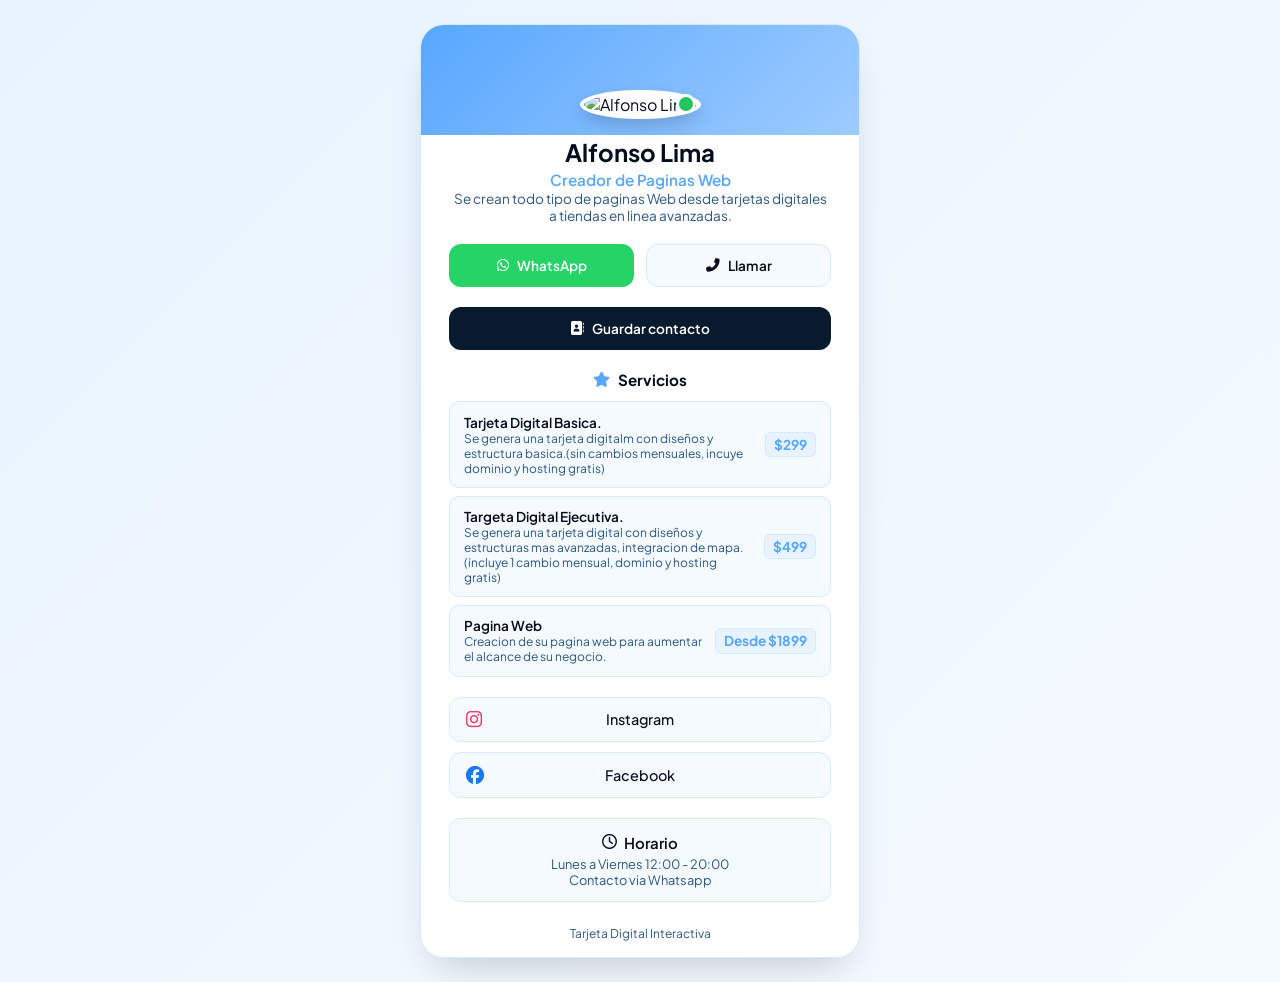
==== alfonso/index.html @ 45ddd3e7 "Add files via upload" ====
<!DOCTYPE html>
<html lang="es">
<head>
    <meta charset="UTF-8">
    <meta name="viewport" content="width=device-width, initial-scale=1.0">

    <!-- Estos 3 textos son los que se ven al compartir el enlace en WhatsApp/Redes. Cámbialos por cliente. -->
    <title>Alfonso Lima - Tarjeta Digital</title>
    <meta name="Programador de Paginas Web" content="Servicios, precios y contacto directo por WhatsApp.">
    <meta property="og:title" content="Alfonso Lima - Tarjeta Digital">

    <link href="https://fonts.googleapis.com/css2?family=Plus+Jakarta+Sans:wght@300;400;500;600;700&display=swap" rel="stylesheet">
    <link rel="stylesheet" href="https://cdnjs.cloudflare.com/ajax/libs/font-awesome/6.4.0/css/all.min.css">
    <link rel="stylesheet" href="../assets/style.css">
    <script>
        // Si abren /nombre sin la barra final, redirige a /nombre/ para que datos.js y estilos se encuentren
        if (!/\/$/.test(location.pathname) && !/\.html?$/.test(location.pathname)) {
            location.replace(location.pathname + '/' + location.search + location.hash);
        }
    </script>
</head>
<body>
    <div class="card-container" id="tarjeta"></div>

    <script>
        // Si datos.js tiene un error de escritura, la página muestra dónde está
        window.addEventListener('error', function (e) {
            if (/datos\.js/.test(e.filename || '')) window.__errDatos = e.message + ' (línea ' + e.lineno + ')';
        });
    </script>
    <script src="datos.js"></script>
    <script src="../assets/card.js"></script>
</body>
</html>
---- assets/style.css ----
/* ==========================================================
   ESTILOS COMPARTIDOS DE TODAS LAS TARJETAS
   Un cambio aquí se aplica a todos los clientes.
   Los colores se cambian desde datos.js (campo "tema"),
   no hace falta tocar este archivo para personalizar.
   ========================================================== */

 :root {
  /* ===== UN SOLO COLOR: tema.principal en datos.js =====
     Todo lo demás (textos suaves, fondos, bordes, efecto al pasar el cursor,
     banner, botón oscuro) se calcula a partir de él. Los valores de abajo son
     el respaldo para navegadores muy antiguos. */
  --primary: #9333ea;
  --text-main: #1e1b4b;
  --text-muted: #5b21b6;
  --surface: #faf5ff;
  --surface-hover: #f3e8ff;
  --tag-bg: #ede9fe;
  --border-color: #ddd6fe;
  --bg-gradient: linear-gradient(135deg, #f3e8ff 0%, #e0e7ff 100%);
  --banner-gradient: linear-gradient(135deg, #9333ea 0%, #c084fc 100%);
  --dark-btn: #1e1b4b;
  --dark-btn-hover: #312e81;
  --card-bg: rgba(255, 255, 255, 0.97);
  --whatsapp: #25d366;
  --whatsapp-hover: #22c55e;
}

@supports (color: color-mix(in oklab, red, blue)) {
  :root {
    --text-main: color-mix(in oklab, var(--primary) 22%, #000);
    --text-muted: color-mix(in oklab, var(--primary) 62%, #000);
    --surface: color-mix(in oklab, var(--primary) 6%, #fff);
    --surface-hover: color-mix(in oklab, var(--primary) 16%, #fff);
    --tag-bg: color-mix(in oklab, var(--primary) 14%, #fff);
    --border-color: color-mix(in oklab, var(--primary) 26%, #fff);
    --bg-gradient: linear-gradient(135deg, color-mix(in oklab, var(--primary) 14%, #fff) 0%, color-mix(in oklab, var(--primary) 6%, #fff) 100%);
    --banner-gradient: linear-gradient(135deg, var(--primary) 0%, color-mix(in oklab, var(--primary) 60%, #fff) 100%);
    --dark-btn: color-mix(in oklab, var(--primary) 30%, #000);
    --dark-btn-hover: color-mix(in oklab, var(--primary) 45%, #000);
  
}
}

* {
  box-sizing: border-box;
  margin: 0;
  padding: 0;
  font-family: 'Plus Jakarta Sans', sans-serif;
}

body {
  background: var(--bg-gradient);
  color: var(--text-main);
  display: flex;
  justify-content: center;
  align-items: center;
  min-height: 100vh;
  padding: 1.5rem 1rem;
}

/* ---------- Tarjeta ---------- */
.card-container {
  width: 100%;
  max-width: 440px;
  background: var(--card-bg);
  backdrop-filter: blur(10px);
  border-radius: 24px;
  box-shadow: 0 20px 40px -15px rgba(0, 0, 0, 0.2);
  overflow: hidden;
  position: relative;
  border: 1px solid var(--border-color);
}

.card-banner {
  height: 110px;
  background: var(--banner-gradient);
}

/* Todas las secciones comparten el mismo margen lateral */
.card-container section,
.card-container .action-grid {
  padding: 0 1.75rem;
  margin-bottom: 1.25rem;
}

/* ---------- Perfil ---------- */
.profile {
  text-align: center;
  margin-top: -45px;
  position: relative;
  z-index: 2;
  padding: 0 1.75rem;
  margin-bottom: 1.25rem;
}

.avatar-wrapper {
  position: relative;
  display: inline-block;
}

.profile-pic {
  width: 140px;
  height: 140px;
  border-radius: 50%;
  object-fit: cover;
  border: 4px solid #fff;
  box-shadow: 0 8px 16px rgba(0, 0, 0, 0.15);
  background-color: #fff;
  transition: all 0.3s ease-in-out;
}

.profile-pic:hover {
  transform: translateY(-5px);
  border-color: var(--primary);
}

.status-badge {
  position: absolute;
  bottom: 5px;
  right: 5px;
  width: 20px;
  height: 20px;
  background-color: #22c55e;
  border: 3px solid #fff;
  border-radius: 50%;
}

.profile h1 {
  font-size: 1.5rem;
  font-weight: 700;
  margin-top: 1.1rem;
}

.profile .title {
  font-size: 0.95rem;
  font-weight: 600;
  color: var(--primary);
  margin-top: 0.2rem;
}

.profile .tagline {
  font-size: 0.85rem;
  color: var(--text-muted);
  margin-top: 0.1rem;
}

/* ---------- Botones (clase base compartida) ---------- */
.btn {
  display: flex;
  align-items: center;
  justify-content: center;
  gap: 0.5rem;
  padding: 0.75rem 1rem;
  border-radius: 12px;
  font-weight: 600;
  font-size: 0.85rem;
  text-decoration: none;
  border: 1px solid transparent;
  transition: all 0.25s ease;
}

.btn:hover {
  transform: translateY(-2px);
}

.btn-whatsapp {
  background: var(--whatsapp);
  color: #fff;
}
.btn-whatsapp:hover {
  background: var(--whatsapp-hover);
}

.btn-call {
  background: var(--surface);
  color: var(--text-main);
  border-color: var(--border-color);
}
.btn-call:hover {
  border-color: var(--primary);
}

.btn-save {
  width: 100%;
  background: var(--dark-btn);
  color: #fff;
}
.btn-save:hover {
  background: var(--dark-btn-hover);
}

.action-grid {
  display: grid;
  grid-template-columns: 1fr 1fr;
  gap: 0.75rem;
}

/* Si solo hay un botón de acción, ocupa todo el ancho */
.action-grid.single {
  grid-template-columns: 1fr;
}

/* ---------- Servicios ---------- */
.services h2 {
  font-size: 0.95rem;
  font-weight: 700;
  margin-bottom: 0.75rem;
  display: flex;
  align-items: center;
  justify-content: center;
  gap: 0.5rem;
}

.services h2 i {
  color: var(--primary);
}

.service-item {
  display: flex;
  justify-content: space-between;
  align-items: center;
  gap: 0.75rem;
  background: var(--surface);
  border: 1px solid var(--border-color);
  border-radius: 10px;
  padding: 0.7rem 0.9rem;
  margin-bottom: 0.5rem;
  transition: all 0.2s ease;
}

.service-item:hover {
  border-color: var(--primary);
  background: var(--surface-hover);
}

.service-info {
  display: flex;
  flex-direction: column;
  text-align: left;
}

.service-name {
  font-size: 0.85rem;
  font-weight: 600;
}

.service-desc {
  font-size: 0.75rem;
  color: var(--text-muted);
}

.service-price {
  font-size: 0.85rem;
  font-weight: 700;
  color: var(--primary);
  background: var(--tag-bg);
  padding: 0.2rem 0.5rem;
  border-radius: 6px;
  white-space: nowrap;
  border: 1px solid var(--border-color);
}

/* ---------- Enlaces ---------- */
.links {
  display: flex;
  flex-direction: column;
  gap: 0.65rem;
}

.link-card {
  display: flex;
  align-items: center;
  justify-content: center;
  position: relative;
  padding: 0.8rem 1rem;
  background: var(--surface);
  border: 1px solid var(--border-color);
  border-radius: 12px;
  text-decoration: none;
  color: var(--text-main);
  font-weight: 500;
  font-size: 0.9rem;
  transition: all 0.25s ease;
}

.link-card i {
  font-size: 1.15rem;
  position: absolute;
  left: 1rem;
}

.link-card:hover {
  border-color: var(--primary);
  transform: translateX(4px);
}

/* ---------- Horario ---------- */
.info-box {
  background: var(--surface);
  border: 1px solid var(--border-color);
  border-radius: 12px;
  padding: 0.85rem 1rem;
  font-size: 0.8rem;
  color: var(--text-muted);
  text-align: center;
}

.info-box h3 {
  color: var(--text-main);
  font-weight: 600;
  margin-bottom: 0.25rem;
  display: flex;
  align-items: center;
  justify-content: center;
  gap: 0.4rem;
}

/* ---------- Mapa ---------- */
.map-container {
  border-radius: 12px;
  overflow: hidden;
  border: 1px solid var(--border-color);
}

.map-container iframe {
  width: 100%;
  height: 140px;
  border: 0;
  display: block;
}

/* ---------- Pie ---------- */
.card-footer {
  text-align: center;
  padding: 0.25rem 0 1rem;
  font-size: 0.75rem;
  color: var(--text-muted);
}

/* ---------- Campos opcionales (credenciales, marca, íconos de servicio, nota) ---------- */
.profile .credentials { font-size: 0.8rem; color: var(--text-muted); margin-top: 0.5rem; line-height: 1.6; }
.profile .brand h2 { font-size: 1.2rem; font-weight: 700; margin-top: 1rem; }
.profile .brand p { font-size: 0.85rem; color: var(--text-muted); margin-top: 0.15rem; }
.profile .about { font-size: 0.85rem; margin-top: 0.8rem; line-height: 1.5; }
.service-icon { width: 40px; height: 40px; flex-shrink: 0; border-radius: 50%; background: var(--tag-bg); color: var(--primary); display: flex; align-items: center; justify-content: center; }
.service-tag, .service-extra { font-size: 0.75rem; color: var(--primary); font-weight: 600; }
.service-note { font-size: 0.78rem; color: var(--text-muted); margin-top: 0.75rem; }
.service-note i { color: var(--primary); margin-right: 0.25rem; }
.btn-text { display: flex; flex-direction: column; text-align: left; line-height: 1.25; }
.btn-text small { font-size: 0.8rem; font-weight: 700; }

/* ---------- Cinta en la esquina de un servicio (campo "cinta") ---------- */
.service-item { position: relative; overflow: hidden; }
.service-ribbon {
  position: absolute; top: 26px; right: -36px;
  width: 150px; padding: 0.2rem 0;
  text-align: center; transform: rotate(45deg);
  background: linear-gradient(135deg, var(--primary), color-mix(in oklab, var(--primary) 70%, #000));
  color: #fff; font-size: 0.56rem; font-weight: 800;
  letter-spacing: 0.06em; text-transform: uppercase; white-space: nowrap;
  box-shadow: 0 2px 6px rgba(60, 30, 110, 0.3);
}
.service-item.con-cinta .service-info { padding-right: 2.6rem; }
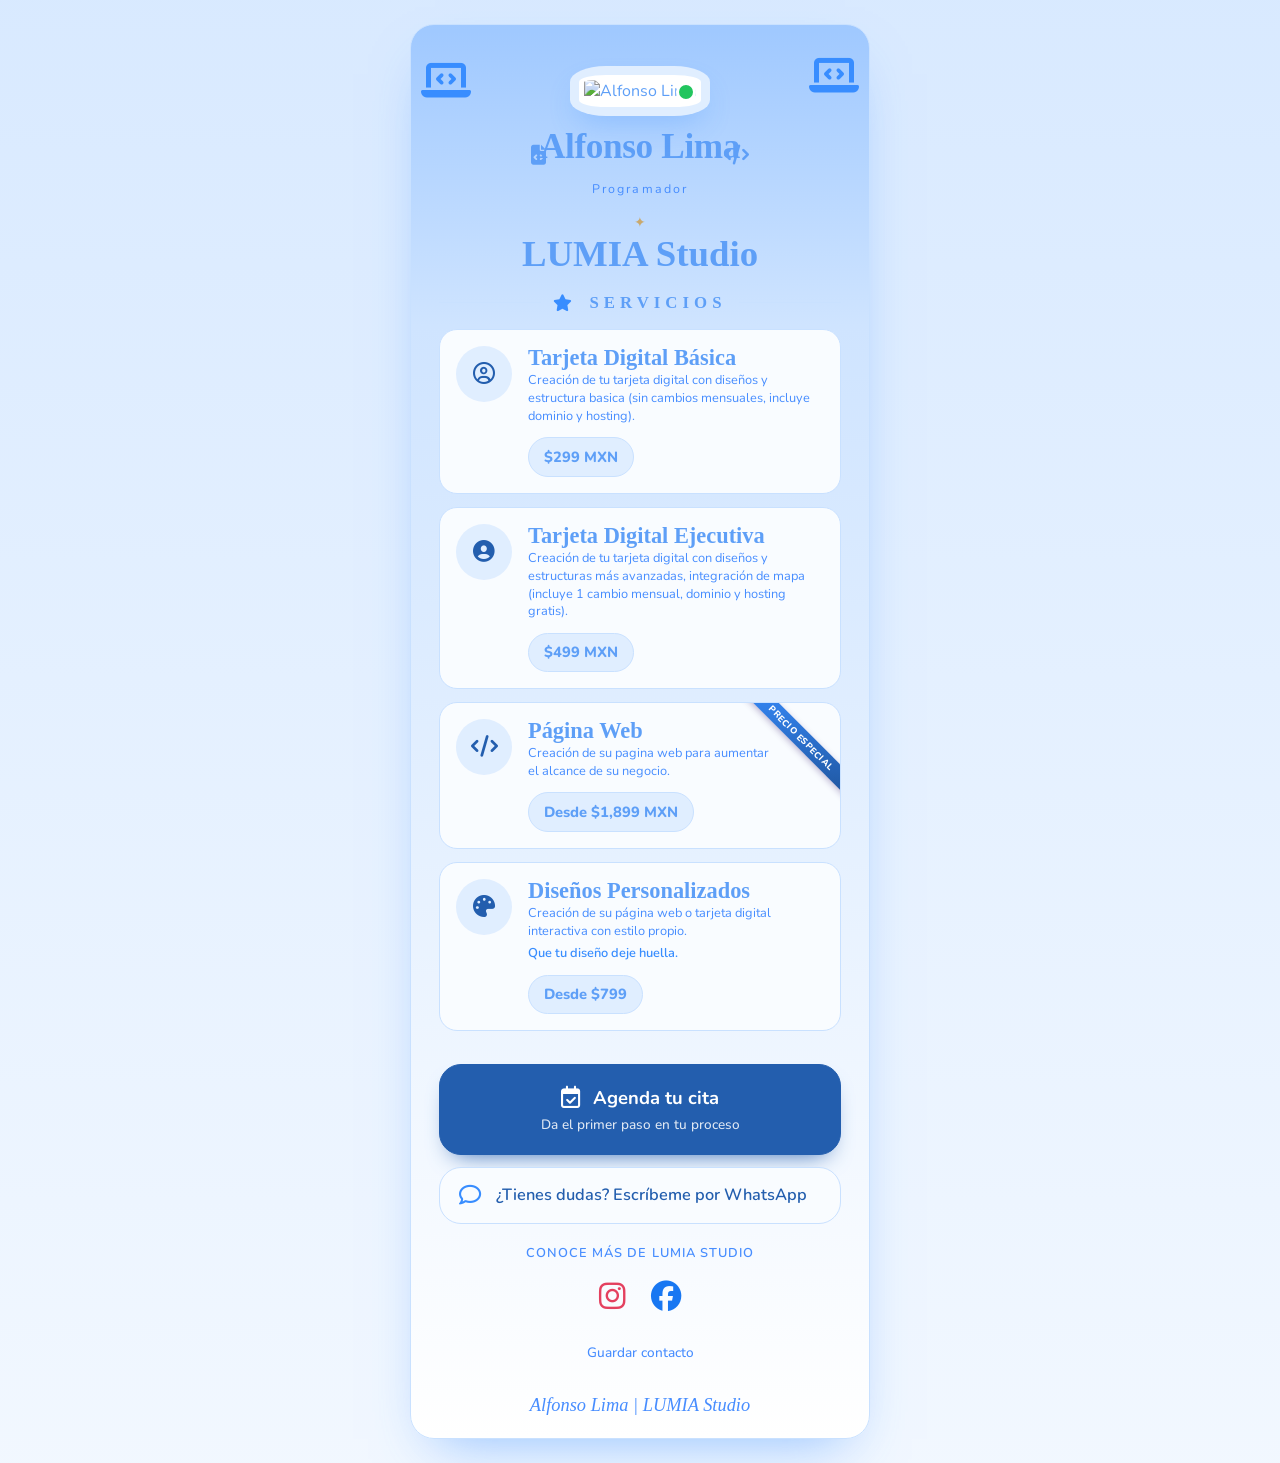
==== commit 6323ec65: "Add files via upload" ====
--- a/alfonso/index.html
+++ b/alfonso/index.html
@@ -4,14 +4,17 @@
     <meta charset="UTF-8">
     <meta name="viewport" content="width=device-width, initial-scale=1.0">
 
-    <!-- Estos 3 textos son los que se ven al compartir el enlace en WhatsApp/Redes. Cámbialos por cliente. -->
-    <title>Alfonso Lima - Tarjeta Digital</title>
-    <meta name="Programador de Paginas Web" content="Servicios, precios y contacto directo por WhatsApp.">
-    <meta property="og:title" content="Alfonso Lima - Tarjeta Digital">
+    <!-- Estos textos se ven al compartir el enlace en WhatsApp/redes. Cámbialos por cliente. -->
+    <title>Alfonso Lima - LUMIA Studio</title>
+    <meta name="description" content="Creación de páginas web y tarjetas digitales, precios y contacto directo por WhatsApp.">
+    <meta property="og:title" content="Alfonso Lima - LUMIA Studio">
+    <meta property="og:description" content="Creación de páginas web y tarjetas digitales, precios y contacto directo por WhatsApp.">
 
-    <link href="https://fonts.googleapis.com/css2?family=Plus+Jakarta+Sans:wght@300;400;500;600;700&display=swap" rel="stylesheet">
+    <link href="https://fonts.googleapis.com/css2?family=Cormorant+Garamond:wght@500;600;700&family=Nunito:wght@400;600;700;800&display=swap" rel="stylesheet">
     <link rel="stylesheet" href="https://cdnjs.cloudflare.com/ajax/libs/font-awesome/6.4.0/css/all.min.css">
     <link rel="stylesheet" href="../assets/style.css">
+    <link rel="stylesheet" href="../assets/avanzado.css">
+
     <script>
         // Si abren /nombre sin la barra final, redirige a /nombre/ para que datos.js y estilos se encuentren
         if (!/\/$/.test(location.pathname) && !/\.html?$/.test(location.pathname)) {
--- a/assets/style.css
+++ b/assets/style.css
@@ -100,12 +100,12 @@
 }
 
 .profile-pic {
-  width: 140px;
-  height: 140px;
+  width: var(--foto-size, 140px);
+  height: var(--foto-size, 140px);
   border-radius: 50%;
   object-fit: cover;
-  border: 4px solid #fff;
-  box-shadow: 0 8px 16px rgba(0, 0, 0, 0.15);
+  border: var(--foto-border, 4px) solid #fff;
+  box-shadow: var(--foto-shadow, 0 8px 16px rgba(0, 0, 0, 0.15));
   background-color: #fff;
   transition: all 0.3s ease-in-out;
 }
@@ -113,6 +113,21 @@
 .profile-pic:hover {
   transform: translateY(-5px);
   border-color: var(--primary);
+}
+
+/* Formas configurables desde datos.js */
+.profile-pic.foto-forma-circular { border-radius: 50%; }
+.profile-pic.foto-forma-cuadrada { border-radius: 0; }
+.profile-pic.foto-forma-redondeada { border-radius: 22%; }
+.profile-pic.foto-forma-ovalada { border-radius: 50% / 35%; }
+.profile-pic.foto-forma-hexagonal {
+  border-radius: 0;
+  clip-path: polygon(25% 6%, 75% 6%, 100% 50%, 75% 94%, 25% 94%, 0 50%);
+}
+.profile-pic.foto-forma-arco { border-radius: 50% 50% 8px 8px; }
+.profile-pic.foto-forma-diamante {
+  border-radius: 0;
+  clip-path: polygon(50% 0, 100% 50%, 50% 100%, 0 50%);
 }
 
 .status-badge {
--- a/assets/avanzado.css
+++ b/assets/avanzado.css
@@ -0,0 +1,367 @@
+/* ==========================================================
+   DISEÑO AVANZADO (se carga DESPUÉS de style.css)
+   Todos los tonos se calculan a partir de un solo color:
+   en datos.js -> tema: { principal: "#xxxxxx" }
+   Opcionales: texto y textoSuave (para el texto oscuro).
+   ========================================================== */
+
+* { font-family: 'Nunito', sans-serif; }
+.profile h1, .brand h2, .brand p, .services h2, .service-name, .card-footer {
+  font-family: 'Cormorant Garamond', serif;
+}
+
+body {
+  background: linear-gradient(180deg,
+    color-mix(in oklab, var(--primary) 20%, #fff) 0%,
+    color-mix(in oklab, var(--primary) 7%, #fff) 100%);
+}
+
+.card-container {
+  /* Tonos derivados del color principal */
+  --tint-1: color-mix(in oklab, var(--primary) 6%, #fff);
+  --tint-2: color-mix(in oklab, var(--primary) 16%, #fff);
+  --tint-3: color-mix(in oklab, var(--primary) 28%, #fff);
+  --tint-4: color-mix(in oklab, var(--primary) 50%, #fff);
+  --deep:   color-mix(in oklab, var(--primary) 75%, #000);
+  --deco:   color-mix(in oklab, var(--primary) 70%, #fff);
+	--surface: color-mix(in oklab, var(--primary) 3%, #fff);
+  --surface-hover: var(--tint-2);
+  --tag-bg: var(--tint-2);
+  --border-color: var(--tint-3);
+
+  max-width: 460px;
+  display: flex;
+  flex-direction: column;
+  background: linear-gradient(180deg, color-mix(in oklab, var(--primary) 50%, #fff) 0%, color-mix(in oklab, var(--primary) 25%, #fff) 300px, color-mix(in oklab, var(--primary) 0%, #fff) 100%);
+  border: 1px solid var(--tint-3);
+  box-shadow: 0 25px 55px -25px color-mix(in oklab, var(--primary) 55%, transparent);
+}
+
+/* Orden: servicios -> horario/mapa -> WhatsApp -> enlaces -> guardar contacto */
+.horario, .mapa { order: 4; }
+.action-grid    { order: 5; }
+.links          { order: 6; }
+.redes          { order: 7; }
+.save           { order: 8; }
+.card-footer    { order: 9; }
+
+/* ===================================
+   SISTEMA DE DECORACIONES
+=================================== */
+
+.card-banner {
+  background: transparent;
+  height: 95px;
+  position: relative;
+  overflow: visible;
+}
+
+/* Elementos generales */
+
+.decoracion-item {
+  position: absolute;
+  display: block;
+  pointer-events: none;
+  z-index: var(--deco-layer, 3);
+  line-height: 1;
+  white-space: pre;
+  font-size: var(--deco-size, 2rem);
+  opacity: var(--deco-opacity, 1);
+  color: var(--deco-color, var(--deco));
+  transform: translate(var(--deco-x, 0px), var(--deco-y, 0px))
+             rotate(var(--deco-rotate, 0deg));
+}
+
+/* ---------- Banner ---------- */
+
+.card-banner .banner-izquierda {
+  left: 30px;
+  top: 35px;
+}
+
+.card-banner .banner-derecha {
+  right: 30px;
+  top: 25px;
+}
+
+/* ---------- Fotografía ---------- */
+
+.avatar-wrapper {
+  position: relative;
+  overflow: visible;
+}
+
+.avatar-wrapper .foto-izquierda {
+  left: -68px;
+  top: 70px;
+}
+
+.avatar-wrapper .foto-derecha {
+  right: -68px;
+  top: 70px;
+}
+
+/* ---------- Emojis e iconos ---------- */
+
+.decoracion-item:not(img) {
+  color: var(--deco-color, var(--deco));
+}
+
+/* ---------- Imágenes PNG, SVG, JPG ---------- */
+
+.decoracion-item[src] {
+  width: var(--deco-size, 45px);
+  height: var(--deco-size, 45px);
+  object-fit: contain;
+}
+
+/* Imágenes PNG y SVG recoloreadas */
+.decoracion-coloreada {
+  width: var(--deco-size, 45px);
+  height: var(--deco-size, 45px);
+  background-color: var(--deco-color);
+
+  -webkit-mask-image: var(--deco-mask);
+  mask-image: var(--deco-mask);
+
+  -webkit-mask-size: contain;
+  mask-size: contain;
+
+  -webkit-mask-repeat: no-repeat;
+  mask-repeat: no-repeat;
+
+  -webkit-mask-position: center;
+  mask-position: center;
+}
+
+/* ---------- Móvil ---------- */
+
+@media (max-width: 340px) {
+
+  .avatar-wrapper .foto-izquierda {
+    left: -46px;
+    top: 80px;
+  }
+
+  .avatar-wrapper .foto-derecha {
+    right: -46px;
+    top: 80px;
+  }
+
+  .decoracion-item:not(img) {
+    font-size: var(--deco-size, 1.7rem);
+  }
+
+  .decoracion-item[src] {
+    width: var(--deco-size, 35px);
+    height: var(--deco-size, 35px);
+  }
+}
+
+
+/* ---------- Perfil ---------- */
+.profile { margin-top: -45px; }
+.profile-pic {
+  width: var(--foto-size, 170px);
+  height: var(--foto-size, 170px);
+  border: var(--foto-border, 5px) solid #fff;
+  box-shadow: var(--foto-shadow, 0 0 0 9px var(--tint-2), 0 14px 30px color-mix(in oklab, var(--primary) 30%, transparent));
+  object-fit: cover;
+  transition: all 0.3s ease;
+}
+.profile-pic.foto-forma-circular { border-radius: 50%; }
+.profile-pic.foto-forma-cuadrada { border-radius: 0; }
+.profile-pic.foto-forma-redondeada { border-radius: 22%; }
+.profile-pic.foto-forma-ovalada { border-radius: 50% / 35%; }
+.profile-pic.foto-forma-hexagonal {
+  border-radius: 0;
+  clip-path: polygon(25% 6%, 75% 6%, 100% 50%, 75% 94%, 25% 94%, 0 50%);
+}
+.profile-pic.foto-forma-arco {
+  border-radius: 50% 50% 8px 8px;
+}
+.profile-pic.foto-forma-diamante {
+  border-radius: 0;
+  clip-path: polygon(50% 0, 100% 50%, 50% 100%, 0 50%);
+}
+.profile-pic:hover { border-color: var(--primary); }
+
+
+.avatar-wrapper .deco-hoja.izquierda {
+  left: -68px;
+  transform: rotate(-40deg);
+}
+
+.avatar-wrapper .deco-hoja.derecha {
+  right: -68px;
+  transform: scaleX(-1) rotate(-40deg);
+}
+
+.profile h1 {
+  font-size: 2.2rem; font-weight: 700; line-height: 1.05;
+  margin-top: 1.4rem; letter-spacing: -0.01em;
+}
+.profile .title   { font-size: 1rem; }
+.profile .tagline { font-size: 0.9rem; }
+.profile .credentials {
+  font-size: 0.78rem; letter-spacing: 0.17em; color: var(--text-muted);
+  margin-top: 0.7rem; line-height: 1.75;
+}
+
+/* Bloque de marca (espacio reducido respecto a las credenciales) */
+.profile .brand { margin-top: 0.8rem; }
+.profile .brand::before {
+  content: '✦'; display: block; color: #c9a96e; font-size: 0.9rem; margin-bottom: 0.25rem;
+}
+.profile .brand h2 { font-size: 2.3rem; font-weight: 600; line-height: 1; margin-top: 0; }
+.profile .brand p  { font-size: 1.1rem; color: var(--text-main); margin-top: 0.4rem; }
+.profile .about    { font-size: 0.92rem; color: var(--text-main); margin-top: 1.2rem; line-height: 1.55; }
+
+/* ---------- Servicios ---------- */
+.services h2 {
+  font-size: 1.05rem; font-weight: 700;
+  letter-spacing: 0.3em; text-transform: uppercase;
+  margin-bottom: 1rem; gap: 0.75rem;
+}
+.services h2::before, .services h2::after {
+  content: ''; flex: 1; height: 1px; background: var(--tint-3);
+}
+
+.service-item {
+  display: grid;
+  grid-template-columns: 56px 1fr;
+  align-items: start;
+  column-gap: 1rem;
+  row-gap: 0.7rem;
+  padding: 1rem;
+  border-radius: 18px;
+  background: var(--surface);
+  border: 1px solid var(--border-color);
+  margin-bottom: 0.8rem;
+  transition: background 0.25s ease, border-color 0.25s ease, box-shadow 0.25s ease;
+}
+.service-item:hover {
+  background: var(--tint-3);
+  border-color: var(--tint-4);
+  box-shadow: 0 8px 20px -12px color-mix(in oklab, var(--primary) 55%, transparent);
+}
+
+.service-icon {
+  width: 56px; height: 56px;
+  background: var(--tint-2); color: var(--deep); font-size: 1.35rem;
+}
+.service-info { min-width: 0; }
+.service-name { font-size: 1.4rem; font-weight: 700; line-height: 1.1; }
+.service-tag  { font-size: 0.88rem; font-weight: 600; color: var(--primary); }
+.service-desc { font-size: 0.8rem; color: var(--text-muted); line-height: 1.4; margin-top: 0.1rem; }
+.service-extra { font-size: 0.8rem; color: var(--primary); font-weight: 600; line-height: 1.4; margin-top: 0.3rem; }
+
+.service-price {
+  grid-column: 2; justify-self: start;
+  font-size: 0.92rem; font-weight: 800; color: var(--text-main);
+  background: var(--tag-bg); border: 1px solid var(--border-color);
+  border-radius: 999px; padding: 0.55rem 0.95rem;
+}
+
+/* destacado: true -> título en mayúsculas */
+.service-item.featured .service-name {
+  text-transform: uppercase; letter-spacing: 0.08em; font-size: 1.2rem;
+}
+
+.service-note {
+  display: flex; align-items: center; justify-content: center; gap: 0.5rem;
+  font-size: 0.82rem; color: var(--text-main); margin-top: 1.1rem;
+}
+
+/* ---------- Botones: Agenda (principal) y WhatsApp (secundario) ---------- */
+.action-grid, .action-grid.single { grid-template-columns: 1fr; gap: 0.8rem; }
+.action-grid .btn { border-radius: 22px; padding: 1rem 1.2rem; font-weight: 700; }
+.action-grid .btn:hover { transform: translateY(-2px); }
+
+/* Agenda: botón principal, color sólido, va primero */
+.action-grid .btn-agenda {
+  order: -1;
+  flex-direction: column;
+  gap: 0.3rem;
+  background: var(--deep);
+  color: #fff;
+  border-color: var(--deep);
+  padding: 1.25rem 1.2rem;
+  box-shadow: 0 12px 24px -14px var(--deep);
+}
+.action-grid .btn-agenda:hover { filter: brightness(1.15); }
+.btn-agenda .agenda-titulo { display: flex; align-items: center; gap: 0.7rem; font-size: 1.15rem; }
+.btn-agenda .agenda-titulo i { font-size: 1.4rem; }
+.btn-agenda small { font-size: 0.85rem; font-weight: 500; opacity: 0.85; }
+
+/* WhatsApp: botón suave, texto a la izquierda */
+.action-grid .btn-whatsapp {
+  justify-content: flex-start;
+  gap: 0.9rem;
+  background: var(--surface);
+  color: var(--deep);
+  border: 1px solid var(--tint-3);
+  font-size: 1.02rem; font-weight: 600;
+  text-align: left;
+}
+.action-grid .btn-whatsapp i { font-size: 1.4rem; color: var(--primary); flex-shrink: 0; }
+.action-grid .btn-text { align-items: flex-start; text-align: left; }
+.action-grid .btn-text strong { font-weight: 600; }
+
+/* ---------- Redes sociales: título + solo íconos ---------- */
+.redes { text-align: center; margin-bottom: 0.8rem; }
+.redes h3 {
+  font-size: 0.8rem; font-weight: 600;
+  letter-spacing: 0.08em; text-transform: uppercase;
+  color: var(--text-muted);
+  margin-bottom: 0.9rem;
+}
+.redes-iconos { display: flex; justify-content: center; gap: 1.6rem; }
+.social-icon {
+  font-size: 1.9rem; color: var(--primary); text-decoration: none;
+  transition: transform 0.25s ease, opacity 0.25s ease;
+}
+.social-icon:hover { transform: translateY(-3px); opacity: 0.8; }
+
+
+
+.link-card {
+  background: var(--surface); border-radius: 999px; font-weight: 700;
+  padding: 0.95rem 1rem;
+}
+.link-card i { font-size: 1.6rem; left: 1.3rem; }
+
+.btn-save {
+  background: none; border: none; box-shadow: none;
+  color: var(--text-muted);
+  font-size: 0.85rem; font-weight: 500;
+  padding: 0.3rem;
+}
+.btn-save i { display: none; }
+.btn-save:hover { background: none; transform: none; text-decoration: underline; }
+
+
+.info-box { border-radius: 16px; }
+.map-container { border-radius: 16px; }
+
+/* ---------- Pie ---------- */
+.card-footer {
+  font-size: 1.15rem; font-style: italic; color: var(--text-muted); padding: 0.5rem 0 1.4rem;
+}
+
+/* En pantallas muy angostas (menos de 340 px) las hojas se achican y se acercan a la foto */
+@media (max-width: 340px) {
+  .avatar-wrapper .deco-hoja {
+    font-size: 2.2rem;
+    top: 80px;
+  }
+
+  .avatar-wrapper .deco-hoja.izquierda {
+    left: -46px;
+  }
+
+  .avatar-wrapper .deco-hoja.derecha {
+    right: -46px;
+  }
+}
+
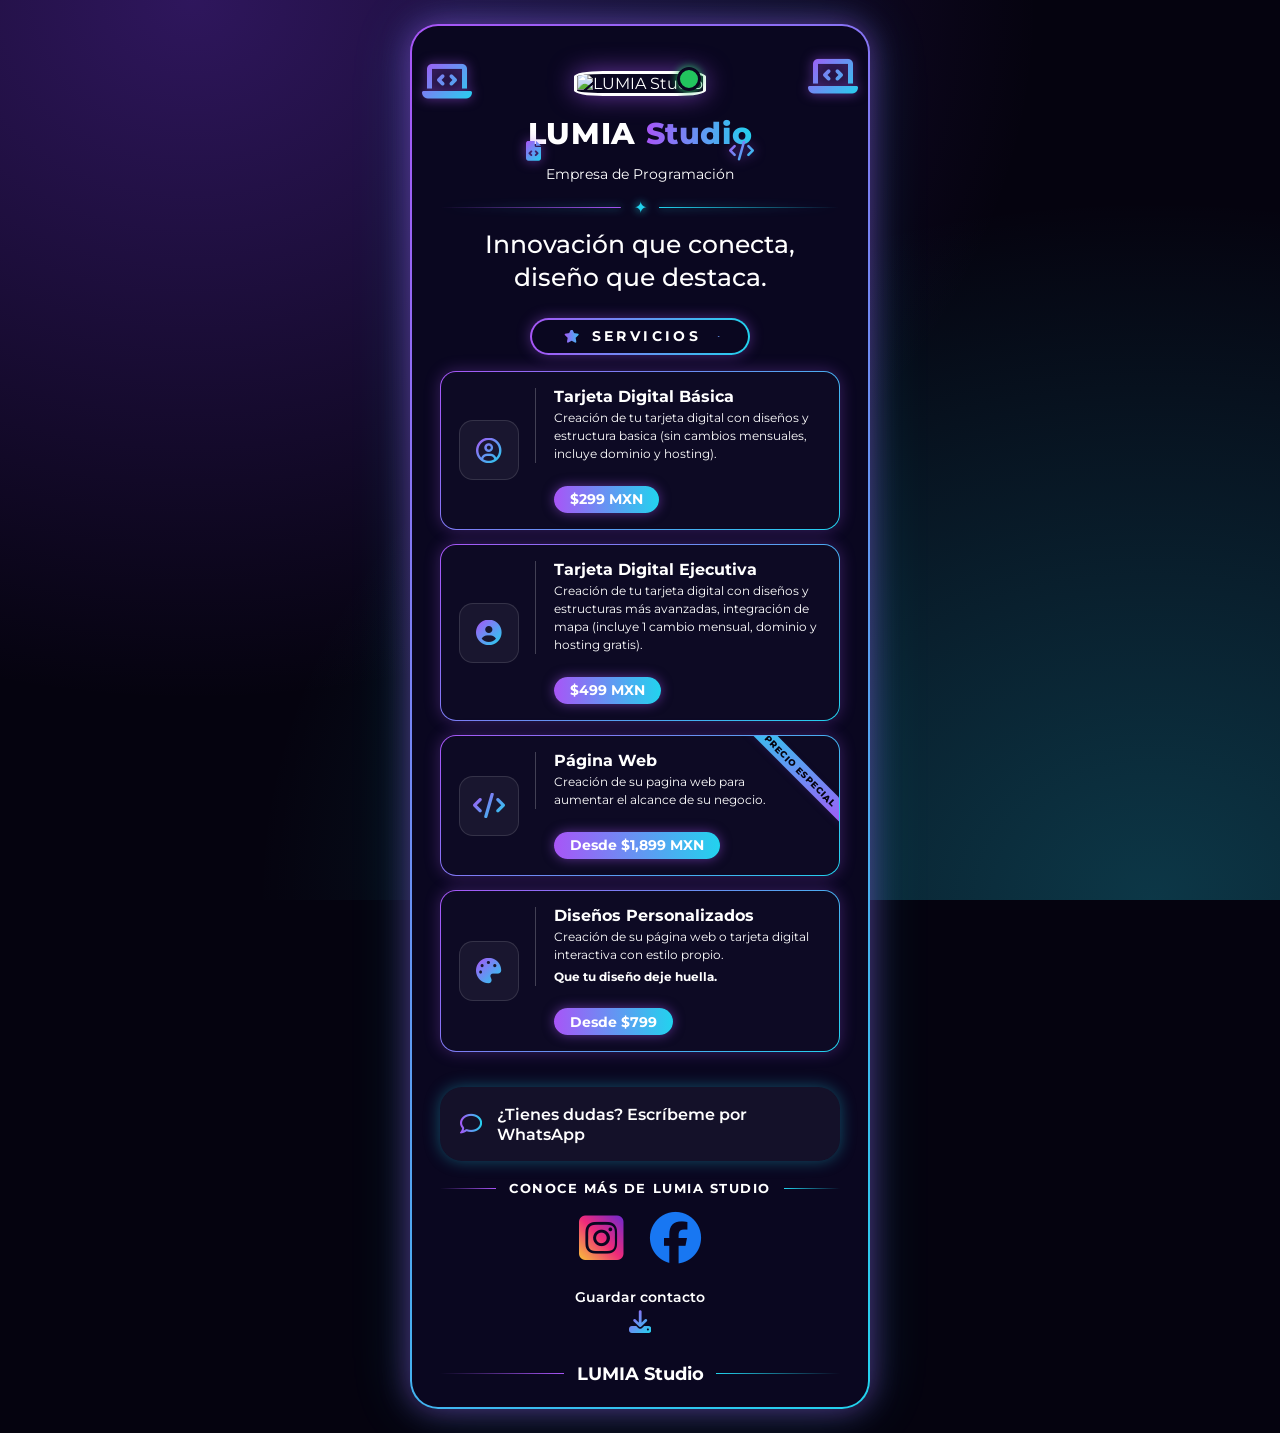
==== commit e704899d: "Add files via upload" ====
--- a/alfonso/index.html
+++ b/alfonso/index.html
@@ -10,10 +10,11 @@
     <meta property="og:title" content="Alfonso Lima - LUMIA Studio">
     <meta property="og:description" content="Creación de páginas web y tarjetas digitales, precios y contacto directo por WhatsApp.">
 
-    <link href="https://fonts.googleapis.com/css2?family=Cormorant+Garamond:wght@500;600;700&family=Nunito:wght@400;600;700;800&display=swap" rel="stylesheet">
+    <link href="https://fonts.googleapis.com/css2?family=Montserrat:wght@400;500;600;700;800&display=swap" rel="stylesheet">
     <link rel="stylesheet" href="https://cdnjs.cloudflare.com/ajax/libs/font-awesome/6.4.0/css/all.min.css">
     <link rel="stylesheet" href="../assets/style.css">
     <link rel="stylesheet" href="../assets/avanzado.css">
+    <link rel="stylesheet" href="../assets/neon.css">
 
     <script>
         // Si abren /nombre sin la barra final, redirige a /nombre/ para que datos.js y estilos se encuentren
--- a/assets/neon.css
+++ b/assets/neon.css
@@ -0,0 +1,85 @@
+/* ==========================================================
+   TEMA NEÓN (LUMIA Studio). Se carga DESPUÉS de style.css y
+   avanzado.css, solo en las tarjetas que lo incluyen.
+   Colores: tema.acento y tema.acento2 en datos.js
+   ========================================================== */
+:root{--neon-1:#a855f7;--neon-2:#22d3ee;--text-main:#fff;--text-muted:#cbd5e1;
+  --grad:linear-gradient(90deg,var(--neon-1),var(--neon-2));
+  --grad135:linear-gradient(135deg,var(--neon-1),var(--neon-2))}
+*{font-family:'Montserrat',sans-serif}
+body{background:radial-gradient(ellipse at 15% 0%,rgba(124,58,237,.35),transparent 55%),radial-gradient(ellipse at 90% 100%,rgba(34,211,238,.25),transparent 55%),#05030f;background-attachment:fixed;color:#fff}
+body::before,body::after{content:"";position:fixed;width:120vmax;height:120vmax;border-radius:50%;border:2px solid transparent;pointer-events:none;z-index:-1}
+body::before{top:-105vmax;left:-35vmax;border-bottom-color:var(--neon-1);box-shadow:0 24px 60px rgba(168,85,247,.45)}
+body::after{bottom:-105vmax;right:-35vmax;border-top-color:var(--neon-2);box-shadow:0 -24px 60px rgba(34,211,238,.4)}
+
+.card-container{
+  --surface:rgba(255,255,255,.04);--surface-hover:rgba(168,85,247,.14);--border-color:rgba(255,255,255,.18);
+  --tag-bg:rgba(255,255,255,.06);--tint-1:transparent;--tint-2:transparent;--tint-3:transparent;--tint-4:transparent;
+  --deep:#0b0820;--deco:var(--neon-2);
+  background:linear-gradient(#0a0720,#0a0720) padding-box,var(--grad135) border-box;
+  border:2px solid transparent;border-radius:28px;
+  box-shadow:0 0 30px rgba(168,85,247,.45),0 0 60px rgba(34,211,238,.2);color:#fff}
+.card-banner{background:transparent;height:90px}
+.decoracion-item:not(img){background:var(--grad135);-webkit-background-clip:text;background-clip:text;color:transparent!important;filter:drop-shadow(0 0 6px rgba(168,85,247,.6))}
+
+.profile-pic{border:3px solid #fff;background:#0a0720;box-shadow:var(--foto-shadow,0 0 24px rgba(168,85,247,.6))}
+.status-badge{width:24px;height:24px;background:#22c55e;border:3px solid #0a0720;box-shadow:0 0 8px #22c55e}
+.profile h1{color:#fff;font-weight:800;font-size:1.9rem;letter-spacing:.02em}
+.profile h1 .acento{background:var(--grad);-webkit-background-clip:text;background-clip:text;color:transparent}
+.profile .credentials{text-transform:none;font-weight:400;color:#fff;font-size:.9rem;letter-spacing:0}
+.profile .brand{margin-top:.8rem}
+.profile .brand::before{content:"✦";display:block;font-size:1rem;line-height:1;color:var(--neon-2);
+  background:linear-gradient(90deg,transparent,var(--neon-1)) left center/calc(50% - 1.2rem) 1px no-repeat,linear-gradient(90deg,var(--neon-2),transparent) right center/calc(50% - 1.2rem) 1px no-repeat;
+  filter:drop-shadow(0 0 4px var(--neon-2));margin-bottom:.8rem}
+.profile .brand h2{font-family:'Montserrat',sans-serif;font-style:normal;font-weight:500;font-size:1.55rem;line-height:1.3;color:#fff;margin:0}
+
+/* Servicios */
+.services{text-align:center}
+.services h2{display:inline-flex;align-items:center;gap:.6rem;padding:.55rem 1.4rem;margin:.3rem 0 1rem;border:2px solid transparent;border-radius:999px;
+  background:linear-gradient(#0a0720,#0a0720) padding-box,var(--grad) border-box;color:#fff;font-size:.85rem;font-weight:700;letter-spacing:.25em;text-transform:uppercase;box-shadow:0 0 14px rgba(168,85,247,.4)}
+.services h2 i{background:var(--grad);-webkit-background-clip:text;background-clip:text;color:transparent}
+.services h2::after{content:"\f005";font-family:"Font Awesome 6 Free";font-weight:900;background:var(--grad);-webkit-background-clip:text;background-clip:text;color:transparent;letter-spacing:0}
+.service-item{display:grid;grid-template-columns:64px 1fr;column-gap:.9rem;align-items:center;text-align:left;padding:1rem;margin-bottom:.9rem;border:1.5px solid transparent;border-radius:16px;
+  background:linear-gradient(#0d0a24,#0d0a24) padding-box,var(--grad135) border-box;box-shadow:0 0 16px rgba(168,85,247,.3)}
+.service-item:hover{background:linear-gradient(#17103a,#17103a) padding-box,var(--grad135) border-box;transform:none}
+.service-icon{grid-row:1 / span 2;width:60px;height:60px;border-radius:14px;background:rgba(255,255,255,.05);border:1px solid rgba(255,255,255,.12);font-size:1.6rem;align-self:center;justify-self:center}
+.service-icon i{background:var(--grad135);-webkit-background-clip:text;background-clip:text;color:transparent}
+.service-info{border-left:1px solid rgba(255,255,255,.22);padding-left:1.1rem}
+.service-name{color:#fff;font-weight:700;font-size:1rem}
+.service-desc{color:#fff;font-size:.78rem;line-height:1.45;margin-top:.2rem}
+.service-extra,.service-tag{color:#fff;font-weight:700;font-size:.78rem;margin-top:.25rem}
+.service-price{grid-column:2;justify-self:start;margin:.7rem 0 0 calc(1.1rem + 1px);border:0;border-radius:999px;padding:.35rem 1rem;background:var(--grad);color:#fff;font-weight:700;font-size:.85rem;box-shadow:0 0 12px rgba(168,85,247,.5)}
+.service-ribbon{background:linear-gradient(135deg,var(--neon-2),var(--neon-1));color:#05030f;font-weight:800}
+.service-item.con-cinta .service-info{padding-right:2.6rem}
+
+/* Botones */
+.btn-whatsapp,.btn-whatsapp:hover{background:linear-gradient(#0a0720,#0a0720) padding-box,var(--grad) border-box;border:2px solid transparent;border-radius:999px;color:#fff;box-shadow:0 0 16px rgba(34,211,238,.35)}
+.btn-whatsapp i{background:var(--grad);-webkit-background-clip:text;background-clip:text;color:transparent}
+
+/* Redes */
+.redes h3{display:flex;align-items:center;gap:.8rem;justify-content:center;text-align:center;color:#fff;font-size:.8rem;font-weight:700;letter-spacing:.12em;text-transform:uppercase;margin-bottom:1rem}
+.redes h3::before,.redes h3::after{content:"";flex:1;height:1px;min-width:14px}
+.redes h3::before{background:linear-gradient(90deg,transparent,var(--neon-1))}
+.redes h3::after{background:linear-gradient(90deg,var(--neon-2),transparent)}
+.social-icon{background:none!important;border:0!important;box-shadow:none!important;width:auto;height:auto;font-size:3.2rem;line-height:1}
+.social-icon i{font-size:3.2rem}
+
+/* Guardar contacto */
+.btn-save{display:flex;flex-direction:column;gap:.3rem;background:none!important;border:0;color:#fff;font-weight:600;box-shadow:none;width:auto;margin:0 auto}
+.btn-save i{display:none}
+.btn-save::after{content:"\f019";font-family:"Font Awesome 6 Free";font-weight:900;font-size:1.4rem;background:var(--grad135);-webkit-background-clip:text;background-clip:text;color:transparent}
+.save{text-align:center}
+
+/* Pie */
+.card-footer{display:flex;align-items:center;gap:.8rem;font-style:normal;font-family:'Montserrat',sans-serif;font-weight:700;color:#fff;padding:.25rem 1.75rem 1.4rem}
+.card-footer::before,.card-footer::after{content:"";flex:1;height:1px}
+.card-footer::before{background:linear-gradient(90deg,transparent,var(--neon-1))}
+.card-footer::after{background:linear-gradient(90deg,var(--neon-2),transparent)}
+.card-footer{justify-content:center}
+
+/* Refuerzos (ganan a avanzado.css) */
+html{background:#05030f}
+.card-container h1,.card-container h2,.card-container h3,.card-container .service-name,.card-container .card-footer,.card-container .brand h2{font-family:'Montserrat',system-ui,sans-serif!important;font-style:normal}
+.btn-whatsapp,.btn-whatsapp *,.btn-whatsapp small,.btn-whatsapp strong{color:#fff!important}
+.btn-whatsapp i{color:transparent!important}
+.btn-text strong{font-weight:700}
